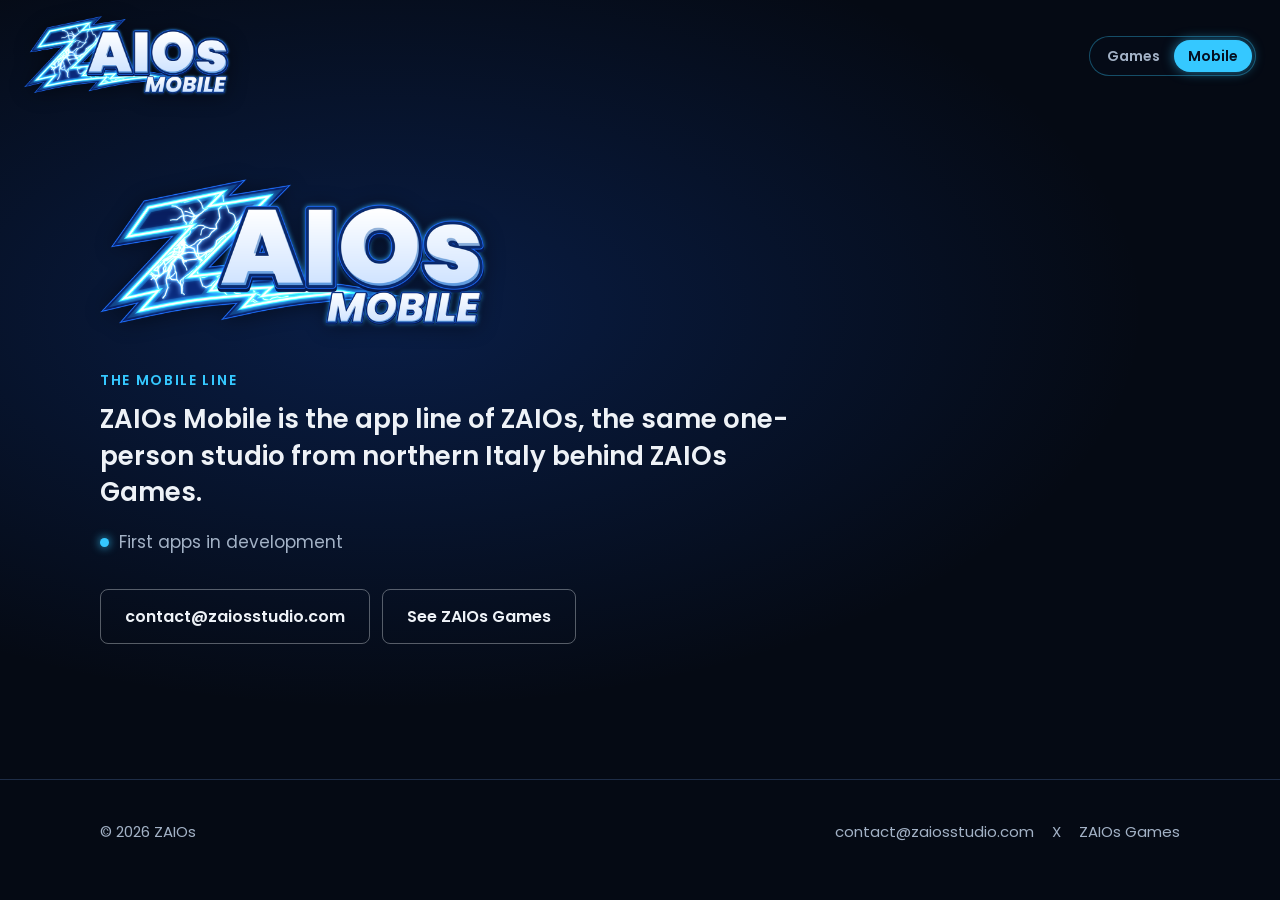
==== mobile/index.html @ f4be25ff "Add files via upload" ====
<!doctype html>
<html lang="en">
<head>
  <meta charset="utf-8">
  <meta name="viewport" content="width=device-width, initial-scale=1">
  <title>ZAIOs Mobile — apps by ZAIOs</title>
  <meta name="description" content="ZAIOs Mobile is the mobile app line of ZAIOs, a one-person studio from northern Italy. First apps in development.">
  <link rel="canonical" href="https://zaiosstudio.com/mobile/">
  <link rel="icon" href="../favicon.ico" sizes="16x16 32x32 48x48">
  <link rel="apple-touch-icon" href="../assets/apple-touch-icon.png">

  <meta property="og:type" content="website">
  <meta property="og:url" content="https://zaiosstudio.com/mobile/">
  <meta property="og:site_name" content="ZAIOs">
  <meta property="og:title" content="ZAIOs Mobile">
  <meta property="og:description" content="The mobile app line of ZAIOs. First apps in development.">
  <meta name="twitter:card" content="summary">
  <meta name="twitter:site" content="@zaiosstudio">

  <link rel="preload" href="../fonts/poppins-latin-800-normal.woff2" as="font" type="font/woff2" crossorigin>
  <link rel="stylesheet" href="../style.css">
  <script src="../site.js" defer></script>
</head>
<body class="page-mobile">

  <header class="topbar">
    <a class="zaios" href="index.html" aria-label="ZAIOs Mobile, home">
      <img class="zaios-logo" src="../assets/zaios-mobile-logo.png" alt="ZAIOs Mobile" width="640" height="247">
    </a>
    <nav aria-label="Main">
      <div class="lines" role="list">
        <a role="listitem" href="../index.html">Games</a>
        <a role="listitem" href="index.html" aria-current="page">Mobile</a>
      </div>
    </nav>
  </header>

  <main>
    <div class="line-hero">
      <div class="wrap">
        <img class="zaios-logo big" src="../assets/zaios-mobile-logo.png" alt="" width="640" height="247">
        <h1 class="visually-hidden">ZAIOs Mobile</h1>
        <p class="eyebrow studio-eyebrow">The mobile line</p>
        <p class="line-lead">ZAIOs Mobile is the app line of ZAIOs, the same one-person studio from northern Italy behind ZAIOs Games.</p>
        <p class="line-status"><span class="dot" aria-hidden="true"></span>First apps in development</p>
        <div class="ctas">
          <a class="btn ghost" data-email href="#">contact@zaiosstudio.com</a>
          <a class="btn ghost" href="../index.html">See ZAIOs Games</a>
        </div>
      </div>
    </div>
  </main>

  <footer>
    <div class="wrap">
      <span>© <span id="year">2026</span> ZAIOs</span>
      <div class="links">
        <a data-email href="#">contact@zaiosstudio.com</a>
        <a data-link="x" href="#">X</a>
        <a href="../index.html">ZAIOs Games</a>
      </div>
    </div>
  </footer>

</body>
</html>
---- style.css ----
/* Zaios Games — sito statico. Font: Poppins (SIL OFL), ospitato qui: nessuna chiamata a servizi esterni. */
@font-face { font-family: "Poppins"; src: url("fonts/poppins-latin-400-normal.woff2") format("woff2"); font-weight: 400; font-display: swap; }
@font-face { font-family: "Poppins"; src: url("fonts/poppins-latin-600-normal.woff2") format("woff2"); font-weight: 600; font-display: swap; }
@font-face { font-family: "Poppins"; src: url("fonts/poppins-latin-700-normal.woff2") format("woff2"); font-weight: 700; font-display: swap; }
@font-face { font-family: "Poppins"; src: url("fonts/poppins-latin-800-normal.woff2") format("woff2"); font-weight: 800; font-display: swap; }
@font-face { font-family: "Poppins"; src: url("fonts/poppins-latin-800-italic.woff2") format("woff2"); font-weight: 800; font-style: italic; font-display: swap; }

:root {
  /* Studio: fondo notte e neon azzurro del logo Zaios */
  --bg: #070D1A;
  --surface: #0F1A2E;
  --line: #1E2D47;
  --text: #EEF2F7;
  --muted: #A3B2C6;
  --neon: #35C8FF;
  --neon-core: #E6F7FF;
  --z-dark: #0B2A6B;
  --z-mid: #1450C8;
  --outline: #0A2A6E;
  /* Groundwork: ambra del gioco, usata solo per le azioni sul gioco */
  --accent: #E68C28;
  --accent-ink: #1A1208;
  --max: 1120px;
}

* { box-sizing: border-box; }
html { scroll-behavior: smooth; }
body {
  margin: 0;
  background: var(--bg);
  color: var(--text);
  font-family: "Poppins", system-ui, -apple-system, "Segoe UI", Roboto, sans-serif;
  font-size: 17px;
  line-height: 1.6;
  -webkit-font-smoothing: antialiased;
}
img { max-width: 100%; display: block; }
a { color: inherit; }
a:focus-visible, .btn:focus-visible { outline: 3px solid var(--neon); outline-offset: 3px; border-radius: 6px; }
.wrap { max-width: var(--max); margin: 0 auto; padding: 0 20px; }

/* Barra in alto */
.topbar {
  position: absolute; inset: 0 0 auto 0; z-index: 10;
  display: flex; align-items: center; justify-content: space-between; gap: 16px;
  padding: 16px 24px;
}
.topbar nav { display: flex; align-items: center; gap: 26px; font-size: 15px; }
.page-links { display: flex; gap: 22px; }
.page-links a { text-decoration: none; color: var(--text); opacity: .85; }
.page-links a:hover, .page-links a[aria-current] { opacity: 1; color: var(--neon); }

/* Selettore delle due linee: Games · Mobile */
.lines {
  display: inline-flex; padding: 3px; border-radius: 999px;
  border: 1px solid rgba(53,200,255,.35); background: rgba(7,13,26,.55);
}
.lines a {
  padding: 5px 14px; border-radius: 999px; font-size: 14px; font-weight: 600;
  text-decoration: none; color: var(--muted);
}
.lines a:hover { color: var(--text); }
.lines a[aria-current] {
  color: #051022; background: var(--neon);
  box-shadow: 0 0 12px rgba(53,200,255,.55);
}

/* Wordmark Zaios: Z a fulmine al neon, AIOS bianco con contorno blu, GAMES corsivo sotto a destra */
.zaios {
  --s: 26px;                      /* altezza delle maiuscole: tutto scala da qui */
  display: inline-grid; grid-template-columns: auto auto; grid-template-rows: auto auto;
  column-gap: calc(var(--s) * .04); text-decoration: none; line-height: 1;
}
.zaios .z {
  grid-row: 1; width: calc(var(--s) * .9); height: calc(var(--s) * 1.25);
  margin-top: calc(var(--s) * -.12); margin-bottom: calc(var(--s) * -.13);
  overflow: visible;
  filter: drop-shadow(0 0 calc(var(--s) * .12) rgba(53,200,255,.75)) drop-shadow(0 0 calc(var(--s) * .35) rgba(53,200,255,.35));
}
.zaios .word {
  grid-row: 1; align-self: center;
  font-weight: 800; font-size: calc(var(--s) * 1.36); letter-spacing: .02em; text-transform: none;
  background: linear-gradient(180deg, #FFFFFF 0%, #CFE3FF 100%);
  -webkit-background-clip: text; background-clip: text; color: transparent;
  -webkit-text-stroke: calc(var(--s) * .06) var(--outline); paint-order: stroke fill;
  filter: drop-shadow(0 0 calc(var(--s) * .02) var(--neon)) drop-shadow(0 0 calc(var(--s) * .16) rgba(47,168,255,.45));
}
.zaios .line2 {
  grid-column: 1 / -1; grid-row: 2; justify-self: end;
  font-weight: 800; font-style: italic; font-size: calc(var(--s) * .5); letter-spacing: .08em; text-transform: uppercase;
  color: #FFFFFF; margin-top: calc(var(--s) * .14);
  -webkit-text-stroke: calc(var(--s) * .025) var(--outline); paint-order: stroke fill;
  text-shadow: 0 0 calc(var(--s) * .2) rgba(47,168,255,.55);
}
.zaios.big { --s: 52px; }
/* Logo ZAIOs Games: immagine ufficiale (stessa dell'intro) */
.zaios-logo { display: block; height: 80px; width: auto; filter: drop-shadow(0 2px 10px rgba(0,0,0,.45)); }
.zaios-logo.big { height: 150px; }

/* Hero */
.hero {
  position: relative; min-height: 92vh; display: flex; align-items: flex-end;
  background: linear-gradient(160deg, #1B4F72 0%, #0E1826 70%);
  background-size: cover; background-position: center;
}
.hero::before {
  /* velo scuro in alto per far leggere logo e menu sopra qualsiasi screenshot */
  content: ""; position: absolute; inset: 0 0 auto 0; height: 160px; z-index: 1;
  background: linear-gradient(180deg, rgba(7,13,26,.75) 0%, rgba(7,13,26,0) 100%);
}
.hero::after {
  content: ""; position: absolute; inset: 0;
  background: linear-gradient(180deg, rgba(7,13,26,.1) 0%, rgba(7,13,26,.35) 45%, rgba(7,13,26,.97) 100%);
}
.hero .wrap { position: relative; z-index: 2; padding-bottom: 72px; width: 100%; }
.hero-logo { width: min(560px, 86vw); filter: drop-shadow(0 4px 18px rgba(0,0,0,.45)); }
.hero h1 { margin: 0; }
.tagline { font-size: clamp(22px, 3.2vw, 32px); font-weight: 600; margin: 18px 0 6px; }
.sub { color: var(--muted); max-width: 620px; margin: 0 0 28px; }
.ctas { display: flex; flex-wrap: wrap; gap: 12px; }

.btn {
  display: inline-flex; align-items: center; gap: 10px;
  padding: 14px 24px; border-radius: 8px; font-weight: 600; font-size: 16px;
  text-decoration: none; border: 1px solid transparent; transition: transform .15s, background .15s;
}
.btn:hover { transform: translateY(-1px); }
.btn.primary { background: var(--accent); color: var(--accent-ink); }
.btn.primary:hover { background: #F09B3A; }
.btn.ghost { border-color: rgba(238,242,247,.35); color: var(--text); }
.btn.ghost:hover { background: rgba(238,242,247,.08); }
.btn svg { width: 18px; height: 18px; flex: none; }

/* Sezioni */
section { padding: 88px 0; }
section + section { border-top: 1px solid var(--line); }
.eyebrow { color: var(--accent); font-weight: 600; font-size: 14px; letter-spacing: .12em; text-transform: uppercase; margin: 0 0 10px; }
.eyebrow.studio-eyebrow { color: var(--neon); }
h2 { font-size: clamp(26px, 3.4vw, 38px); line-height: 1.2; margin: 0 0 16px; }
.lead { color: var(--muted); max-width: 680px; margin: 0 0 40px; font-size: 18px; }

/* Video */
.video { position: relative; aspect-ratio: 16 / 9; border-radius: 12px; overflow: hidden; background: var(--surface); border: 1px solid var(--line); }
.video iframe { position: absolute; inset: 0; width: 100%; height: 100%; border: 0; }

/* Confronto giorno 1 / giorno 1000 */
.compare { position: relative; aspect-ratio: 16 / 9; border-radius: 12px; overflow: hidden; border: 1px solid var(--line); background: var(--surface); user-select: none; touch-action: pan-y; }
.compare img { position: absolute; inset: 0; width: 100%; height: 100%; object-fit: cover; }
.compare .after { clip-path: inset(0 0 0 50%); }
.compare .handle { position: absolute; top: 0; bottom: 0; left: 50%; width: 2px; background: var(--text); transform: translateX(-1px); pointer-events: none; }
.compare .handle::after {
  content: "\2194"; position: absolute; top: 50%; left: 50%; transform: translate(-50%, -50%);
  width: 40px; height: 40px; border-radius: 50%; background: var(--text); color: var(--bg);
  display: grid; place-items: center; font-size: 20px; font-weight: 700;
}
.compare .tag { position: absolute; bottom: 14px; padding: 4px 10px; border-radius: 6px; background: rgba(7,13,26,.8); font-size: 14px; font-weight: 600; }
.compare .tag.l { left: 14px; }
.compare .tag.r { right: 14px; }
.compare input { position: absolute; inset: 0; width: 100%; height: 100%; opacity: 0; cursor: ew-resize; margin: 0; }
.caption { color: var(--muted); font-size: 15px; margin-top: 12px; }

/* Tre punti */
.features { display: grid; grid-template-columns: repeat(3, 1fr); gap: 24px; }
.feature { background: var(--surface); border: 1px solid var(--line); border-radius: 12px; overflow: hidden; }
.feature .shot { aspect-ratio: 16 / 9; background: linear-gradient(135deg, #1B4F72, #0F1A2E); }
.feature .shot img { width: 100%; height: 100%; object-fit: cover; }
.feature .body { padding: 20px 22px 24px; }
.feature h3 { margin: 0 0 8px; font-size: 20px; }
.feature p { margin: 0; color: var(--muted); font-size: 16px; }

/* Studio */
#studio { background: radial-gradient(ellipse at 15% 50%, rgba(20,80,200,.18) 0%, rgba(7,13,26,0) 60%), #050A14; }
.studio { display: grid; grid-template-columns: auto 1fr; gap: 56px; align-items: center; }
.studio p { color: var(--muted); margin: 0; max-width: 620px; }
.studio p + p { margin-top: 12px; }

/* Footer */
footer { border-top: 1px solid var(--line); padding: 40px 0 56px; color: var(--muted); font-size: 15px; background: #050A14; }
footer .wrap { display: flex; flex-wrap: wrap; gap: 18px 32px; align-items: center; justify-content: space-between; }
footer .links { display: flex; flex-wrap: wrap; gap: 18px; }
footer a { text-decoration: none; overflow-wrap: anywhere; }
footer a:hover { color: var(--neon); }

/* Pagina press */
.page-head { padding: 150px 0 40px; background: linear-gradient(160deg, #1B4F72 0%, #0E1826 55%, #070D1A 100%); }
.facts { width: 100%; border-collapse: collapse; margin: 8px 0 40px; }
.facts th, .facts td { text-align: left; padding: 12px 0; border-bottom: 1px solid var(--line); vertical-align: top; }
.facts th { width: 220px; color: var(--muted); font-weight: 400; }
.facts td { overflow-wrap: anywhere; }
.gallery { display: grid; grid-template-columns: repeat(2, 1fr); gap: 16px; }
.gallery a { display: block; border-radius: 10px; overflow: hidden; border: 1px solid var(--line); aspect-ratio: 16 / 9; background: var(--surface); }
.gallery img { width: 100%; height: 100%; object-fit: cover; transition: transform .25s; }
.gallery a:hover img { transform: scale(1.03); }

/* Pagina della linea Mobile */
.page-mobile { display: flex; flex-direction: column; min-height: 100vh; }
.page-mobile main { flex: 1; display: flex; }
.line-hero {
  flex: 1; display: flex; align-items: center; padding: 140px 0 96px;
  background: radial-gradient(ellipse at 30% 40%, rgba(20,80,200,.28) 0%, rgba(7,13,26,0) 60%), #050A14;
}
.line-hero .wrap { width: 100%; }
.line-hero .zaios, .line-hero .zaios-logo { margin-bottom: 40px; }
.line-lead { font-size: clamp(20px, 2.6vw, 26px); font-weight: 600; max-width: 720px; margin: 0 0 18px; line-height: 1.4; }
.line-status { display: inline-flex; align-items: center; gap: 10px; color: var(--muted); margin: 0 0 32px; }
.line-status .dot { width: 9px; height: 9px; border-radius: 50%; background: var(--neon); box-shadow: 0 0 10px var(--neon); }
.line-hero .btn.ghost { overflow-wrap: anywhere; }

.visually-hidden { position: absolute; width: 1px; height: 1px; overflow: hidden; clip: rect(0 0 0 0); white-space: nowrap; }

[hidden] { display: none !important; }

@media (max-width: 860px) {
  .features { grid-template-columns: 1fr; }
  .studio { grid-template-columns: 1fr; gap: 28px; }
  .gallery { grid-template-columns: 1fr; }
  .topbar { padding: 14px 16px; }
  .topbar nav { gap: 14px; font-size: 14px; }
  .page-links .opt { display: none; }     /* su telefono restano solo Press e il selettore */
  .lines a { padding: 5px 11px; font-size: 13px; }
  .zaios { --s: 20px; }
  .zaios-logo { height: 52px; }
  .zaios-logo.big { height: 110px; }
  .zaios.big { --s: 40px; }
  section { padding: 64px 0; }
  .facts th { width: 120px; }
}
@media (max-width: 380px) {
  .topbar nav { gap: 10px; font-size: 13px; }
  .lines a { padding: 4px 9px; }
}
@media (prefers-reduced-motion: reduce) {
  html { scroll-behavior: auto; }
  .btn, .gallery img { transition: none; }
}
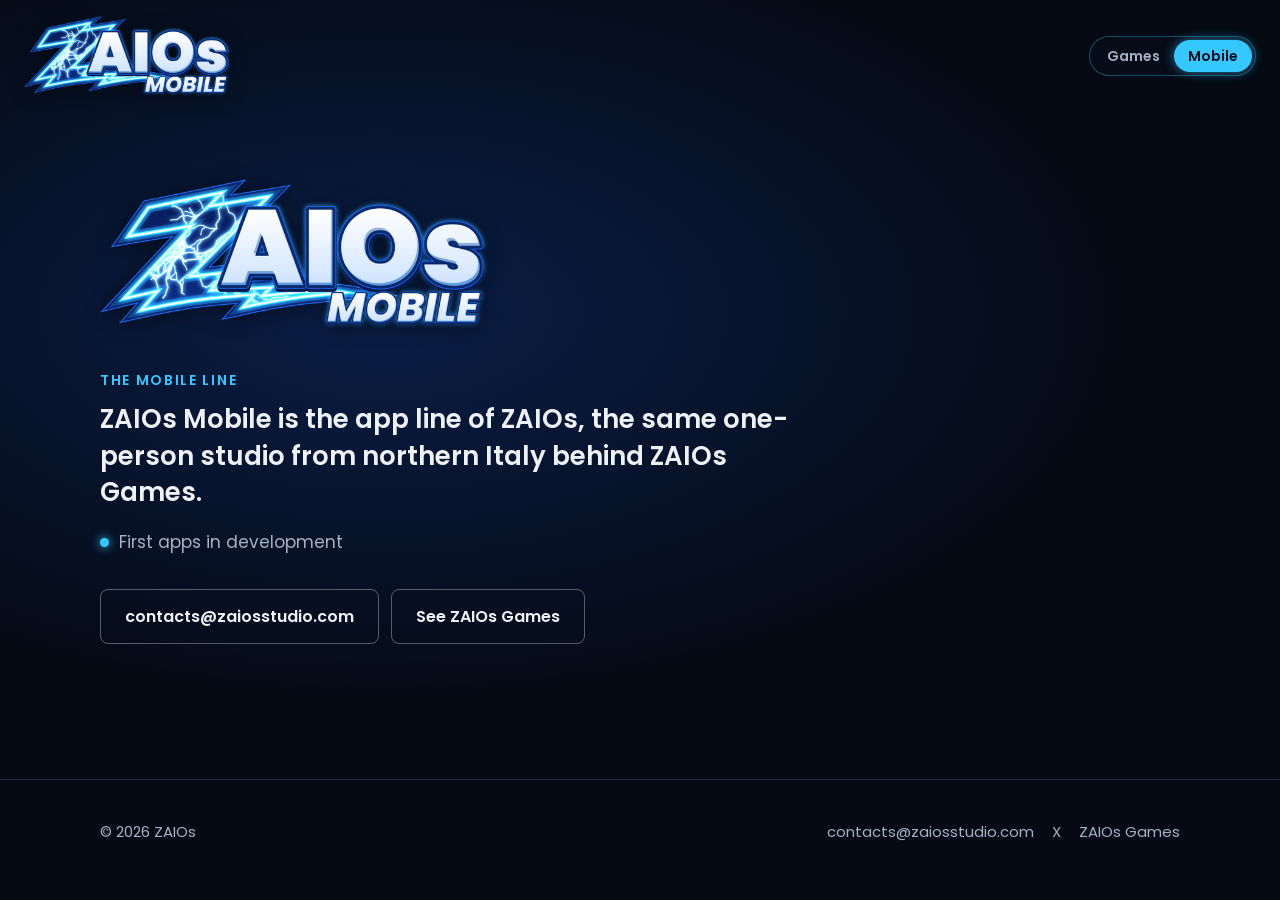
==== commit 32de7aef: "Add files via upload" ====
--- a/mobile/index.html
+++ b/mobile/index.html
@@ -44,7 +44,7 @@
         <p class="line-lead">ZAIOs Mobile is the app line of ZAIOs, the same one-person studio from northern Italy behind ZAIOs Games.</p>
         <p class="line-status"><span class="dot" aria-hidden="true"></span>First apps in development</p>
         <div class="ctas">
-          <a class="btn ghost" data-email href="#">contact@zaiosstudio.com</a>
+          <a class="btn ghost" data-email href="#">contacts@zaiosstudio.com</a>
           <a class="btn ghost" href="../index.html">See ZAIOs Games</a>
         </div>
       </div>
@@ -55,7 +55,7 @@
     <div class="wrap">
       <span>© <span id="year">2026</span> ZAIOs</span>
       <div class="links">
-        <a data-email href="#">contact@zaiosstudio.com</a>
+        <a data-email href="#">contacts@zaiosstudio.com</a>
         <a data-link="x" href="#">X</a>
         <a href="../index.html">ZAIOs Games</a>
       </div>
